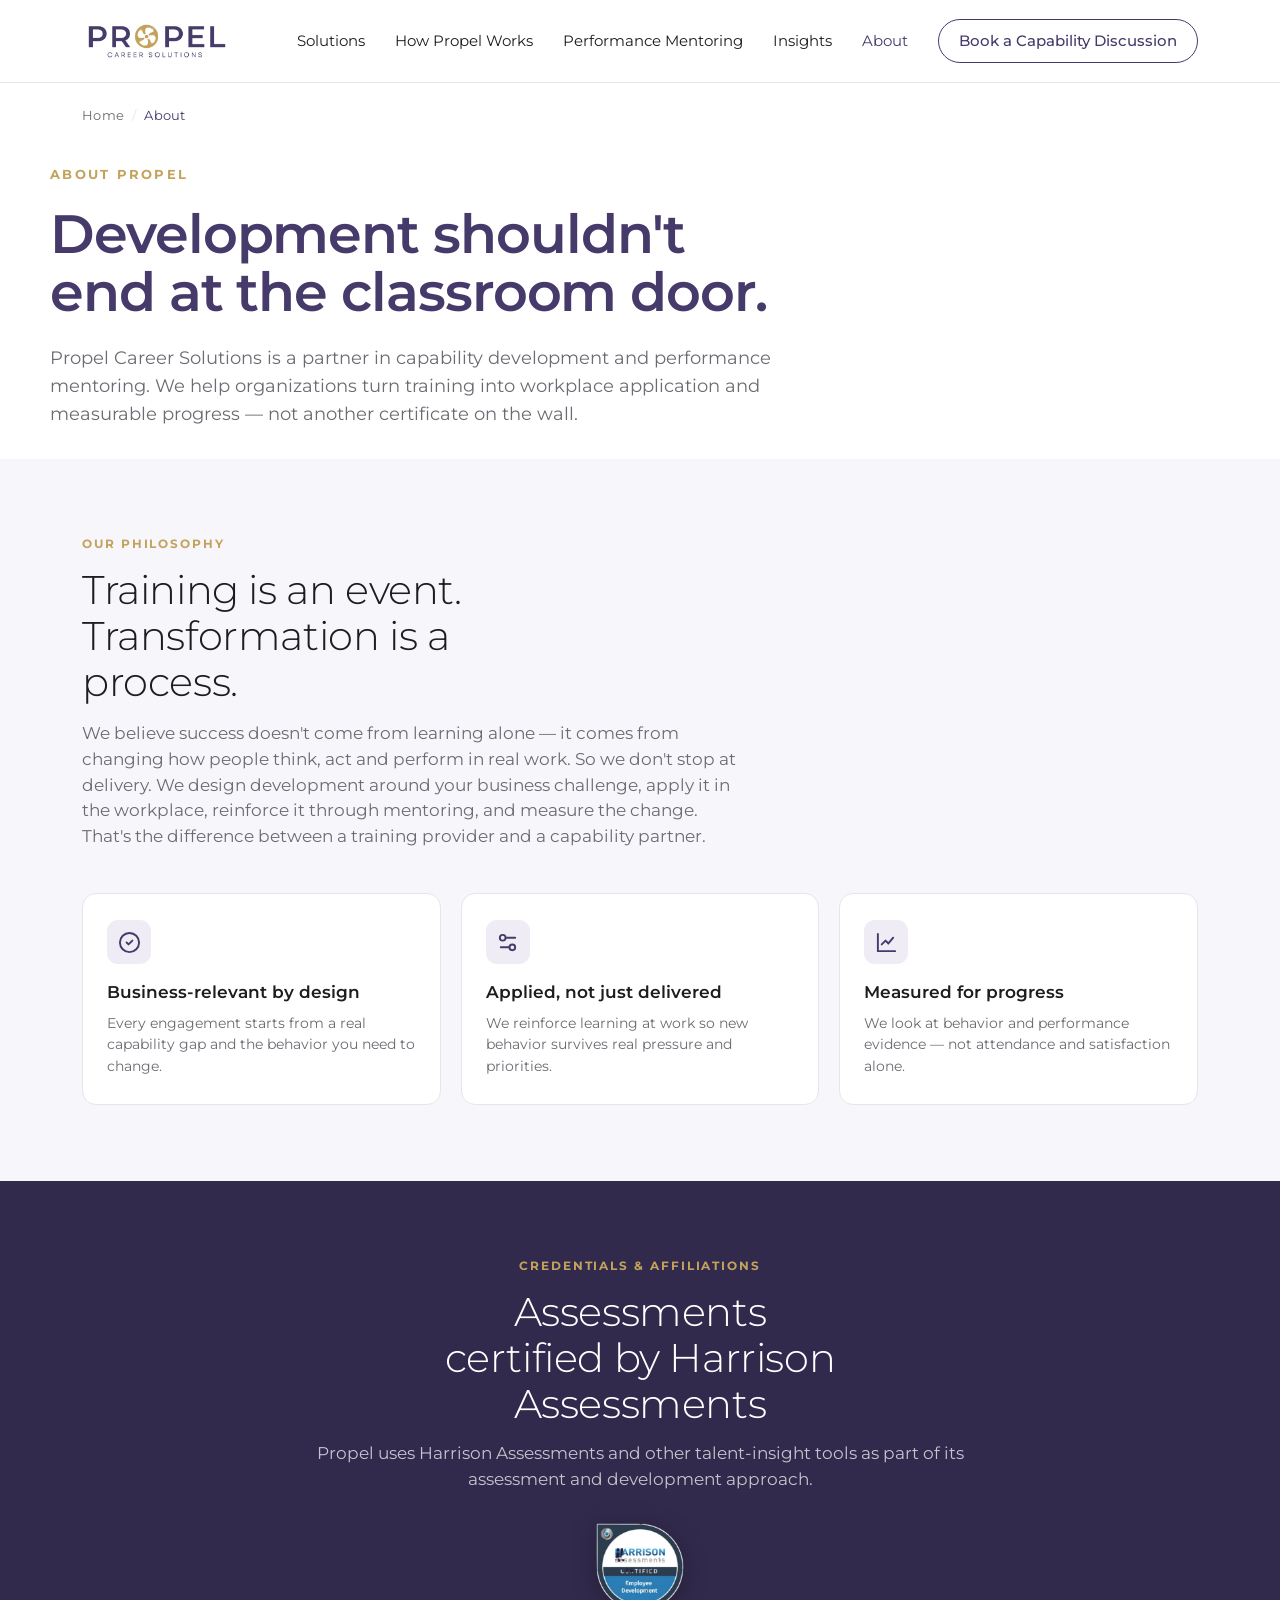
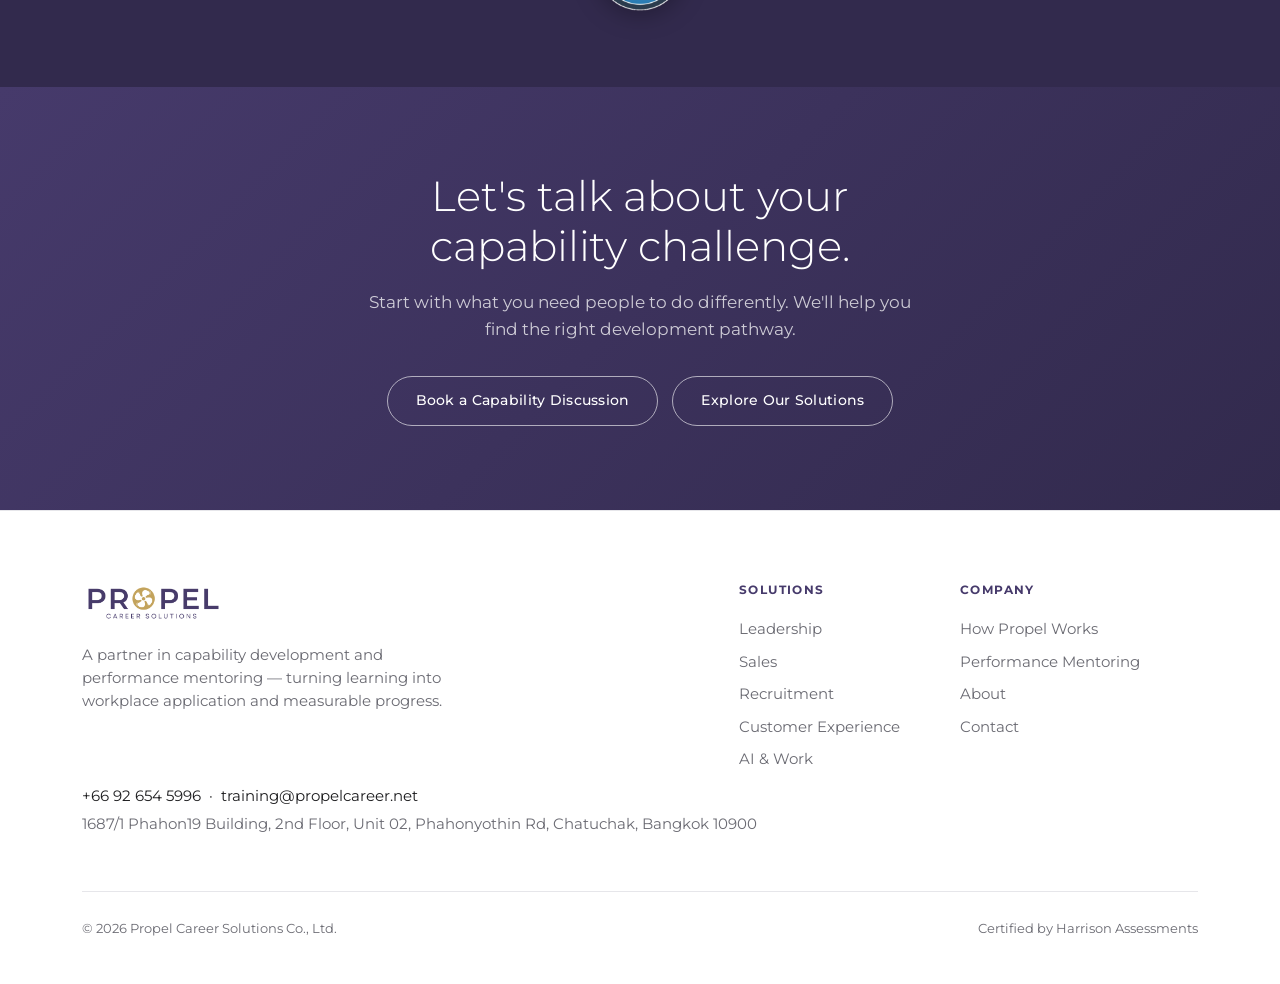
==== about.html @ 8bb2dc91 "Launch: full strategy-doc site — 6 solution pages, solutions hub, How Propel Works, Performance Ment" ====
<!DOCTYPE html>
<html lang="en">
<head>
<meta charset="UTF-8" />
<meta name="viewport" content="width=device-width, initial-scale=1.0" />
<title>About Propel Career Solutions | Capability Development Partner</title>
<meta name="description" content="Propel is a partner in capability development and performance mentoring, helping organizations turn learning into workplace application and measurable progress." />
<link rel="preconnect" href="https://fonts.googleapis.com" />
<link rel="preconnect" href="https://fonts.gstatic.com" crossorigin />
<link href="https://fonts.googleapis.com/css2?family=Montserrat:wght@200;300;400;500;600;700&family=Prompt:wght@200;300;400;500;600;700&display=swap" rel="stylesheet" />
<link rel="stylesheet" href="assets/solution.css" />
<!-- structured-data -->
<script type="application/ld+json">
{
 "@context": "https://schema.org",
 "@graph": [
  {
   "@type": "Organization",
   "@id": "https://propelcareer.net/#org",
   "name": "Propel Career Solutions",
   "url": "https://propelcareer.net/",
   "logo": "https://propelcareer.net/assets/propel-logo-official.png",
   "description": "A partner in capability development and performance mentoring in Thailand — turning training into workplace application and measurable progress.",
   "email": "training@propelcareer.net",
   "telephone": "+66926545996",
   "address": {
    "@type": "PostalAddress",
    "streetAddress": "1687/1 Phahon19 Building, 2nd Floor, Unit 02, Phahonyothin Rd",
    "addressLocality": "Chatuchak",
    "addressRegion": "Bangkok",
    "postalCode": "10900",
    "addressCountry": "TH"
   }
  },
  {
   "@type": "BreadcrumbList",
   "itemListElement": [
    {
     "@type": "ListItem",
     "position": 1,
     "name": "Home",
     "item": "https://propelcareer.net/"
    },
    {
     "@type": "ListItem",
     "position": 2,
     "name": "About",
     "item": "https://propelcareer.net/about.html"
    }
   ]
  }
 ]
}
</script>
</head>
<body>

<header class="nav">
  <div class="wrap nav-inner">
    <a class="logo" href="index.html"><img src="assets/propel-logo-official.png" alt="Propel Career Solutions" /></a>
    <nav class="links">
      <a href="solutions.html">Solutions</a>
      <a href="how-propel-works.html">How Propel Works</a>
      <a href="performance-mentoring.html">Performance Mentoring</a>
      <a href="insights.html">Insights</a>
      <a href="about.html" class="active">About</a>
      <a href="contact.html" class="cta">Book a Capability Discussion</a>
      <button class="hamburger" aria-label="Menu" onclick="toggleMenu()"><span></span><span></span><span></span></button>
    </nav>
  </div>
  <div class="mobile-menu" id="mmenu">
    <a href="solutions.html">Solutions</a>
    <a href="how-propel-works.html">How Propel Works</a>
    <a href="performance-mentoring.html">Performance Mentoring</a>
    <a href="insights.html">Insights</a>
    <a href="about.html">About</a>
    <a href="contact.html" class="book">Book a Capability Discussion</a>
  </div>
</header>

<section class="wrap">
  <div class="crumb">
    <a href="index.html">Home</a><span class="sep">/</span><span class="here">About</span>
  </div>
</section>

<section class="hero wrap" style="padding-bottom:30px">
  <div class="kicker">About Propel</div>
  <h1 style="max-width:20ch">Development shouldn't end at the classroom door.</h1>
  <p class="hero-sub" style="max-width:62ch">Propel Career Solutions is a partner in capability development and performance mentoring. We help organizations turn training into workplace application and measurable progress — not another certificate on the wall.</p>
</section>

<!-- PHILOSOPHY -->
<section class="sec sec-tint">
  <div class="wrap">
    <div class="eyebrow">Our philosophy</div>
    <h2>Training is an event. Transformation is a process.</h2>
    <p class="intro">We believe success doesn't come from learning alone — it comes from changing how people think, act and perform in real work. So we don't stop at delivery. We design development around your business challenge, apply it in the workplace, reinforce it through mentoring, and measure the change. That's the difference between a training provider and a capability partner.</p>
    <div class="feat">
      <div class="item">
        <div class="fic"><svg viewBox="0 0 24 24" fill="none" stroke="currentColor" stroke-width="2" stroke-linecap="round" stroke-linejoin="round"><circle cx="12" cy="12" r="10"/><path d="m9 12 2 2 4-4"/></svg></div>
        <h3>Business-relevant by design</h3>
        <p>Every engagement starts from a real capability gap and the behavior you need to change.</p>
      </div>
      <div class="item">
        <div class="fic"><svg viewBox="0 0 24 24" fill="none" stroke="currentColor" stroke-width="2" stroke-linecap="round" stroke-linejoin="round"><path d="M20 7h-9M14 17H5"/><circle cx="17" cy="17" r="3"/><circle cx="7" cy="7" r="3"/></svg></div>
        <h3>Applied, not just delivered</h3>
        <p>We reinforce learning at work so new behavior survives real pressure and priorities.</p>
      </div>
      <div class="item">
        <div class="fic"><svg viewBox="0 0 24 24" fill="none" stroke="currentColor" stroke-width="2" stroke-linecap="round" stroke-linejoin="round"><path d="M3 3v18h18"/><path d="M7 14l4-4 3 3 5-6"/></svg></div>
        <h3>Measured for progress</h3>
        <p>We look at behavior and performance evidence — not attendance and satisfaction alone.</p>
      </div>
    </div>
  </div>
</section>

<!-- LEADERSHIP — hidden until real bios are provided -->
<section class="sec" style="display:none">
  <div class="wrap">
    <div class="eyebrow">Our people</div>
    <h2>The team behind Propel</h2>
    <p class="intro">Experienced practitioners in learning design, assessment and performance development. Send me your approved bios and photos and these become real profiles.</p>
    <div class="bios">
      <div class="bio">
        <span class="draft">Draft · pending your bio</span>
        <div class="avatar">P</div>
        <h3>[ Founder name ]</h3>
        <div class="role">[ Role / title ]</div>
        <p>A concise bio — background, expertise and the value they bring to clients. Credentials and approved affiliations go here. (Not a company history.)</p>
      </div>
      <div class="bio">
        <span class="draft">Draft · pending your bio</span>
        <div class="avatar">P</div>
        <h3>[ Co-founder name ]</h3>
        <div class="role">[ Role / title ]</div>
        <p>A concise bio — background, expertise and the value they bring to clients. Credentials and approved affiliations go here. (Not a company history.)</p>
      </div>
    </div>
  </div>
</section>

<!-- CREDENTIALS -->
<section class="sec sec-dark">
  <div class="wrap" style="text-align:center">
    <div class="eyebrow" style="justify-content:center">Credentials &amp; affiliations</div>
    <h2 style="margin:0 auto 14px">Assessments certified by Harrison Assessments</h2>
    <p class="intro" style="margin:0 auto 30px;text-align:center">Propel uses Harrison Assessments and other talent-insight tools as part of its assessment and development approach.</p>
    <img src="assets/harrison-certified.png" alt="Harrison Assessments Certified — Employee Development" style="width:88px;height:auto;margin:0 auto;filter:drop-shadow(0 4px 12px rgba(0,0,0,.3))" />
  </div>
</section>

<section class="final">
  <div class="wrap">
    <h2>Let's talk about your capability challenge.</h2>
    <p>Start with what you need people to do differently. We'll help you find the right development pathway.</p>
    <div class="final-cta">
      <a href="contact.html" class="btn btn-light">Book a Capability Discussion</a>
      <a href="solutions.html" class="btn btn-light">Explore Our Solutions</a>
    </div>
  </div>
</section>

<footer class="foot">
  <div class="wrap">
    <div class="foot-top">
      <div class="foot-brand">
        <img src="assets/propel-logo-official.png" alt="Propel Career Solutions" />
        <p>A partner in capability development and performance mentoring — turning learning into workplace application and measurable progress.</p>
      </div>
      <div class="foot-links">
        <div class="foot-col">
          <h4>Solutions</h4>
          <a href="leadership-training-thailand.html">Leadership</a>
          <a href="sales-training-thailand.html">Sales</a>
          <a href="recruitment-training-thailand.html">Recruitment</a>
          <a href="customer-service-training-thailand.html">Customer Experience</a>
          <a href="ai-training-thailand.html">AI &amp; Work</a>
        </div>
        <div class="foot-col">
          <h4>Company</h4>
          <a href="how-propel-works.html">How Propel Works</a>
          <a href="performance-mentoring.html">Performance Mentoring</a>
          <a href="about.html">About</a>
          <a href="contact.html">Contact</a>
        </div>
      </div>
    </div>
    <div class="contact">
      <div>+66 92 654 5996 &nbsp;·&nbsp; training@propelcareer.net</div>
      <div class="muted">1687/1 Phahon19 Building, 2nd Floor, Unit 02, Phahonyothin Rd, Chatuchak, Bangkok 10900</div>
    </div>
    <div class="legal">
      <div>© 2026 Propel Career Solutions Co., Ltd.</div>
      <div>Certified by Harrison Assessments</div>
    </div>
  </div>
</footer>

<script>
function toggleMenu(){
  document.getElementById('mmenu').classList.toggle('open');
  document.querySelector('.hamburger').classList.toggle('open');
}
</script>
</body>
</html>
---- assets/solution.css ----
/* ==========================================================================
   Propel — Solution page shared styles
   Used by: solutions.html + all *-training-thailand.html solution pages
   Brand: purple #463A6B · gold #C3A35C · Montserrat / Prompt
   ========================================================================== */
:root{
  --purple:#463A6B;
  --purple-deep:#322A4D;
  --gold:#C3A35C;
  --ink:#1d1d1f;
  --ink-soft:#6b6b73;
  --line:#e6e6ea;
  --bg:#ffffff;
  --bg-gray:#f0f0f2;
  --bg-tint:#f7f6fa;
  --maxw:1180px;
}
*{box-sizing:border-box;margin:0;padding:0}
html{scroll-behavior:smooth}
body{
  font-family:'Montserrat','Prompt',-apple-system,sans-serif;
  color:var(--ink);background:var(--bg);
  -webkit-font-smoothing:antialiased;line-height:1.55;
}
.wrap{max-width:var(--maxw);margin:0 auto;padding:0 32px}
a{color:inherit;text-decoration:none}
img{max-width:100%;display:block}

/* ---------- buttons ---------- */
.btn{display:inline-block;border:1px solid var(--purple);color:var(--purple);
  border-radius:999px;padding:13px 28px;font-size:14px;font-weight:500;
  letter-spacing:.02em;transition:all .2s ease;cursor:pointer;background:none;font-family:inherit}
.btn:hover{background:var(--purple);color:#fff}
.btn-fill{background:var(--purple);color:#fff}
.btn-fill:hover{background:var(--purple-deep);border-color:var(--purple-deep)}
.btn-gold{border-color:var(--gold);color:var(--gold)}
.btn-gold:hover{background:var(--gold);color:#fff}
.btn-light{border-color:rgba(255,255,255,.6);color:#fff}
.btn-light:hover{background:#fff;color:var(--purple)}

/* ---------- nav ---------- */
header.nav{position:sticky;top:0;z-index:50;background:rgba(255,255,255,.92);
  backdrop-filter:blur(10px);border-bottom:1px solid var(--line)}
.nav-inner{display:flex;align-items:center;justify-content:space-between;height:82px}
.logo img{height:46px;width:auto;display:block}
nav.links{display:flex;align-items:center;gap:30px}
nav.links a{font-size:14.5px;color:var(--ink);font-weight:400;transition:color .15s;white-space:nowrap}
nav.links a:hover,nav.links a.active{color:var(--purple)}
nav.links .cta{border:1px solid var(--purple);color:var(--purple);border-radius:999px;padding:10px 20px;font-weight:500}
nav.links .cta:hover{background:var(--purple);color:#fff}
.hamburger{display:none;flex-direction:column;justify-content:center;gap:5px;
  background:none;border:none;cursor:pointer;padding:8px}
.hamburger span{width:24px;height:2px;background:var(--purple);border-radius:2px;transition:.25s}
.hamburger.open span:nth-child(1){transform:translateY(7px) rotate(45deg)}
.hamburger.open span:nth-child(2){opacity:0}
.hamburger.open span:nth-child(3){transform:translateY(-7px) rotate(-45deg)}
.mobile-menu{display:none;flex-direction:column;background:#fff;border-top:1px solid var(--line)}
.mobile-menu a{padding:15px 22px;font-size:16px;color:var(--ink);border-bottom:1px solid var(--line)}
.mobile-menu a.book{color:var(--purple);font-weight:600}
.mobile-menu.open{display:flex}

/* ---------- breadcrumb ---------- */
.crumb{padding:22px 0 0;font-size:13px;color:var(--ink-soft);letter-spacing:.02em}
.crumb a:hover{color:var(--purple)}
.crumb .sep{margin:0 8px;color:var(--line)}
.crumb .here{color:var(--purple)}

/* ---------- hero ---------- */
.hero{padding:40px 0 66px}
.hero-grid{display:grid;grid-template-columns:1.15fr .85fr;gap:56px;align-items:center}
.kicker{font-size:12.5px;letter-spacing:.18em;text-transform:uppercase;color:var(--gold);font-weight:700;margin-bottom:20px}
.hero h1{font-weight:600;font-size:clamp(32px,4.6vw,54px);line-height:1.08;letter-spacing:-.02em;color:var(--purple)}
.hero h1 .gold{color:var(--gold)}
.hero-sub{color:var(--ink-soft);font-size:18px;line-height:1.55;margin-top:24px;max-width:520px}
.hero-cta{display:flex;gap:14px;margin-top:34px;flex-wrap:wrap}
.hero-img{height:clamp(300px,38vw,430px);border-radius:8px;
  background:#463a6b center/cover no-repeat;
  box-shadow:0 24px 60px -24px rgba(70,58,107,.5)}
/* branded abstract hero panel (placeholder until a real photo is added) */
.hero-img.abstract{background:linear-gradient(135deg,#544180,var(--purple-deep));
  display:flex;align-items:center;justify-content:center;position:relative;overflow:hidden}
.hero-img.abstract::after{content:"";position:absolute;inset:0;
  background:radial-gradient(120% 90% at 80% 10%,rgba(195,163,92,.22),transparent 55%)}
.hero-img.abstract svg{width:38%;height:38%;color:rgba(255,255,255,.22);position:relative;z-index:1}

/* ---------- section frame ---------- */
.sec{padding:76px 0}
.sec-tint{background:var(--bg-tint)}
.sec-dark{background:var(--purple-deep);color:#fff}
.eyebrow{font-size:12px;letter-spacing:.16em;text-transform:uppercase;color:var(--gold);font-weight:700;margin-bottom:14px}
.sec h2{font-weight:300;font-size:clamp(28px,3.4vw,40px);letter-spacing:-.01em;line-height:1.15;color:var(--ink);max-width:16ch}
.sec-dark h2{color:#fff}
.sec .intro{color:var(--ink-soft);font-size:16.5px;margin-top:16px;max-width:60ch}
.sec-dark .intro{color:rgba(255,255,255,.72)}

/* curiosity line */
.curio{margin-top:28px;padding:20px 26px;background:#fff;border:1px solid var(--line);border-left:3px solid var(--gold);border-radius:10px;
  font-size:18px;font-weight:500;color:var(--purple);max-width:60ch;box-shadow:0 8px 30px rgba(70,58,107,.06)}

/* problem symptoms */
.symptoms{display:grid;grid-template-columns:repeat(3,1fr);gap:22px;margin-top:44px}
.symptom{background:#fff;border:1px solid var(--line);border-radius:14px;padding:26px 24px}
.symptom .sx-ic{width:44px;height:44px;border-radius:11px;background:#efecf6;display:flex;align-items:center;justify-content:center;margin-bottom:16px}
.symptom .sx-ic svg{width:24px;height:24px;color:var(--purple)}
.symptom p{font-size:15px;color:var(--ink-soft);line-height:1.55}
.symptom b{color:var(--ink);font-weight:600;display:block;margin-bottom:5px;font-size:15.5px}

/* shift: from -> to */
.shift{display:grid;grid-template-columns:1fr auto 1fr;gap:24px;margin-top:40px;align-items:stretch}
.shift-col{border-radius:14px;padding:26px 26px 28px}
.shift-from{background:var(--bg-gray)}
.shift-to{background:var(--purple);color:#fff}
.shift-col .lab{font-size:11.5px;letter-spacing:.14em;text-transform:uppercase;font-weight:700;margin-bottom:16px}
.shift-from .lab{color:var(--ink-soft)}
.shift-to .lab{color:var(--gold)}
.shift-col ul{list-style:none;display:flex;flex-direction:column;gap:12px}
.shift-col li{font-size:15px;line-height:1.5;padding-left:22px;position:relative}
.shift-from li{color:var(--ink-soft)}
.shift-from li::before{content:"–";position:absolute;left:4px;color:var(--ink-soft)}
.shift-to li::before{content:"→";position:absolute;left:0;color:var(--gold);font-weight:700}
.shift-mid{display:flex;align-items:center;justify-content:center;color:var(--gold);font-size:26px;font-weight:700}

/* capability areas */
.caps{display:grid;grid-template-columns:repeat(3,1fr);gap:18px;margin-top:44px}
.cap{background:#fff;border:1px solid var(--line);border-radius:12px;padding:24px 22px;transition:transform .18s,box-shadow .18s}
.cap:hover{transform:translateY(-3px);box-shadow:0 16px 40px -18px rgba(70,58,107,.35)}
.cap .num{font-size:12px;font-weight:700;color:var(--gold);letter-spacing:.05em}
.cap h3{font-size:17px;font-weight:600;color:var(--purple);margin:8px 0 7px}
.cap p{font-size:14px;color:var(--ink-soft);line-height:1.5}

/* method strip */
.method{display:grid;grid-template-columns:repeat(5,1fr);gap:0;margin-top:44px;border:1px solid rgba(255,255,255,.16);border-radius:16px;overflow:hidden}
.mstep{padding:28px 20px;text-align:center;border-right:1px solid rgba(255,255,255,.14);position:relative}
.mstep:last-child{border-right:none}
.mnum{width:38px;height:38px;border-radius:50%;background:var(--gold);color:var(--purple-deep);font-weight:700;font-size:15px;
  display:flex;align-items:center;justify-content:center;margin:0 auto 16px}
.mstep h3{font-size:15px;font-weight:700;letter-spacing:.06em;text-transform:uppercase;color:#fff;margin-bottom:8px}
.mstep p{font-size:13px;color:rgba(255,255,255,.66);line-height:1.5}
.method-foot{text-align:center;color:rgba(255,255,255,.6);font-size:14px;margin-top:24px}
.method-foot a{color:#fff;border-bottom:1px solid var(--gold);padding-bottom:1px}

/* engagement choices */
.engage{display:grid;grid-template-columns:repeat(3,1fr);gap:20px;margin-top:44px}
.eng{border:1px solid var(--line);border-radius:14px;padding:28px 26px;background:#fff;display:flex;flex-direction:column}
.eng .etag{font-size:11.5px;letter-spacing:.12em;text-transform:uppercase;color:var(--gold);font-weight:700;margin-bottom:12px}
.eng h3{font-size:19px;font-weight:600;color:var(--ink);margin-bottom:10px}
.eng p{font-size:14.5px;color:var(--ink-soft);line-height:1.55;flex:1}

/* proof teaser */
.proof{display:grid;grid-template-columns:1fr 1fr;gap:44px;align-items:center;margin-top:8px}
.proof-card{background:var(--purple-deep);color:#fff;border-radius:16px;padding:38px 40px;position:relative}
.proof-card .draft{position:absolute;top:16px;right:18px;font-size:10px;letter-spacing:.12em;text-transform:uppercase;
  color:var(--gold);border:1px solid var(--gold);border-radius:999px;padding:3px 10px;font-weight:700}
.proof-card .ql{font-size:12px;letter-spacing:.14em;text-transform:uppercase;color:var(--gold);font-weight:700;margin-bottom:14px}
.proof-card h3{font-size:22px;font-weight:500;line-height:1.35;margin-bottom:18px}
.proof-card p{font-size:15px;color:rgba(255,255,255,.76);line-height:1.6}
.proof-text .eyebrow{color:var(--gold)}
.proof-text h2{font-weight:300;font-size:clamp(26px,3vw,36px);color:var(--ink);line-height:1.2;margin-bottom:16px}
.proof-text p{color:var(--ink-soft);font-size:16px;max-width:46ch}
.proof-text .btn{margin-top:24px}

/* final CTA */
.final{background:linear-gradient(135deg,var(--purple),var(--purple-deep));color:#fff;text-align:center;padding:84px 0}
.final h2{font-weight:300;font-size:clamp(28px,3.6vw,42px);line-height:1.2;max-width:20ch;margin:0 auto;color:#fff}
.final p{color:rgba(255,255,255,.75);font-size:17px;margin:18px auto 0;max-width:52ch}
.final .final-cta{display:flex;gap:14px;justify-content:center;margin-top:34px;flex-wrap:wrap}

/* ---------- solutions overview (solutions.html) ---------- */
.ov-hero{padding:52px 0 20px;text-align:center}
.ov-hero .kicker{margin-bottom:16px}
.ov-hero h1{font-weight:600;font-size:clamp(32px,4.6vw,52px);line-height:1.08;letter-spacing:-.02em;color:var(--purple);max-width:16ch;margin:0 auto}
.ov-hero p{color:var(--ink-soft);font-size:18px;margin:22px auto 0;max-width:58ch}
.sol-grid{display:grid;grid-template-columns:repeat(3,1fr);gap:22px;padding:44px 0 10px}
.sol{display:flex;flex-direction:column;background:#fff;border:1px solid var(--line);border-radius:16px;padding:30px 28px;transition:transform .18s,box-shadow .18s}
.sol:hover{transform:translateY(-4px);box-shadow:0 22px 50px -22px rgba(70,58,107,.4)}
.sol .sic{width:52px;height:52px;border-radius:13px;background:#efecf6;display:flex;align-items:center;justify-content:center;margin-bottom:20px}
.sol .sic svg{width:27px;height:27px;color:var(--purple)}
.sol h3{font-size:20px;font-weight:600;color:var(--ink);margin-bottom:10px}
.sol p{font-size:14.5px;color:var(--ink-soft);line-height:1.55;flex:1;margin-bottom:20px}
.sol .go{font-size:13.5px;font-weight:600;color:var(--purple);letter-spacing:.02em}
.sol .go::after{content:" →";color:var(--gold)}

/* ---------- contact page ---------- */
.contact-grid{display:grid;grid-template-columns:1.5fr .9fr;gap:48px;align-items:start;padding:8px 0 0}
.form-card{background:#fff;border:1px solid var(--line);border-radius:16px;padding:34px 34px 36px;box-shadow:0 16px 44px -26px rgba(70,58,107,.4)}
.form-note{background:#fff7e6;border:1px solid #ecd9a8;color:#7a5f1e;border-radius:10px;padding:12px 16px;font-size:13px;margin-bottom:24px}
.form-note b{font-weight:700}
.fgroup{display:flex;flex-direction:column;gap:7px;margin-bottom:18px}
.frow{display:grid;grid-template-columns:1fr 1fr;gap:18px}
.fgroup label{font-size:13px;font-weight:600;color:var(--ink);letter-spacing:.01em}
.fgroup label .req{color:var(--gold)}
.fgroup input,.fgroup select,.fgroup textarea{
  width:100%;border:1px solid var(--line);border-radius:9px;padding:12px 14px;font-size:14.5px;
  font-family:inherit;color:var(--ink);background:#fff;outline:none;transition:border-color .15s,box-shadow .15s}
.fgroup textarea{resize:vertical;min-height:104px;line-height:1.5}
.fgroup input:focus,.fgroup select:focus,.fgroup textarea:focus{border-color:var(--purple);box-shadow:0 0 0 3px rgba(70,58,107,.12)}
.fgroup select{appearance:none;background-image:url("data:image/svg+xml,%3Csvg xmlns='http://www.w3.org/2000/svg' width='12' height='8' viewBox='0 0 12 8'%3E%3Cpath d='M1 1l5 5 5-5' stroke='%236b6b73' stroke-width='1.5' fill='none' stroke-linecap='round'/%3E%3C/svg%3E");background-repeat:no-repeat;background-position:right 14px center;padding-right:38px}
.consent{display:flex;gap:10px;align-items:flex-start;margin:6px 0 22px;font-size:13px;color:var(--ink-soft);line-height:1.5}
.consent input{margin-top:3px;flex:none;width:16px;height:16px;accent-color:var(--purple)}
.consent a{color:var(--purple);border-bottom:1px solid var(--gold)}
.form-card .btn-fill{width:100%;text-align:center;padding:15px;font-size:15px}
.hp{position:absolute;left:-9999px;width:1px;height:1px;overflow:hidden}
.side-card{background:var(--purple-deep);color:#fff;border-radius:16px;padding:30px 30px 34px}
.side-card h3{font-size:13px;letter-spacing:.14em;text-transform:uppercase;color:var(--gold);font-weight:700;margin-bottom:18px}
.side-card .row{display:flex;gap:13px;align-items:flex-start;margin-bottom:20px;font-size:14.5px;line-height:1.55;color:rgba(255,255,255,.86)}
.side-card .row svg{width:19px;height:19px;color:var(--gold);flex:none;margin-top:2px}
.side-card .row a{color:#fff}
.side-card .row a:hover{color:var(--gold)}
.side-note{border-top:1px solid rgba(255,255,255,.16);margin-top:8px;padding-top:20px;font-size:13px;color:rgba(255,255,255,.62);line-height:1.6}
.side-note b{color:#fff;font-weight:600;display:block;margin-bottom:6px}

/* ---------- how-it-works timeline ---------- */
.steps{margin-top:44px;display:flex;flex-direction:column;gap:0}
.step-row{display:grid;grid-template-columns:auto 1fr;gap:26px;padding:0 0 34px;position:relative}
.step-row:last-child{padding-bottom:0}
.step-mark{display:flex;flex-direction:column;align-items:center}
.step-mark .dot{width:48px;height:48px;border-radius:50%;background:var(--purple);color:#fff;font-weight:700;font-size:18px;
  display:flex;align-items:center;justify-content:center;flex:none;z-index:1}
.step-mark .line{width:2px;flex:1;background:var(--line);margin-top:6px}
.step-row:last-child .line{display:none}
.step-body{padding-top:8px}
.step-body h3{font-size:19px;font-weight:600;color:var(--ink);margin-bottom:6px}
.step-body h3 span{color:var(--gold);font-weight:700;text-transform:uppercase;font-size:12px;letter-spacing:.1em;display:block;margin-bottom:4px}
.step-body p{font-size:15px;color:var(--ink-soft);line-height:1.6;max-width:60ch}

/* expectations / generic feature grid */
.feat{display:grid;grid-template-columns:repeat(3,1fr);gap:20px;margin-top:44px}
.feat .item{background:#fff;border:1px solid var(--line);border-radius:14px;padding:26px 24px}
.feat .item .fic{width:44px;height:44px;border-radius:11px;background:#efecf6;display:flex;align-items:center;justify-content:center;margin-bottom:16px}
.feat .item .fic svg{width:23px;height:23px;color:var(--purple)}
.feat .item h3{font-size:16.5px;font-weight:600;color:var(--ink);margin-bottom:7px}
.feat .item p{font-size:14px;color:var(--ink-soft);line-height:1.55}

/* about: leader bios */
.bios{display:grid;grid-template-columns:repeat(2,1fr);gap:24px;margin-top:44px}
.bio{background:#fff;border:1px solid var(--line);border-radius:16px;padding:28px 28px 30px;position:relative}
.bio .draft{position:absolute;top:16px;right:18px;font-size:10px;letter-spacing:.12em;text-transform:uppercase;color:var(--gold);border:1px solid var(--gold);border-radius:999px;padding:3px 10px;font-weight:700}
.bio .avatar{width:64px;height:64px;border-radius:50%;background:linear-gradient(135deg,#544180,var(--purple-deep));display:flex;align-items:center;justify-content:center;color:#fff;font-weight:600;font-size:22px;margin-bottom:18px}
.bio h3{font-size:19px;font-weight:600;color:var(--ink)}
.bio .role{font-size:13.5px;color:var(--gold);font-weight:600;margin:3px 0 12px}
.bio p{font-size:14.5px;color:var(--ink-soft);line-height:1.6}

@media(max-width:900px){
  .contact-grid{grid-template-columns:1fr;gap:28px}
  .feat{grid-template-columns:1fr 1fr}
  .bios{grid-template-columns:1fr}
}
@media(max-width:600px){
  .frow{grid-template-columns:1fr}
  .feat{grid-template-columns:1fr}
}

/* ---------- insights hub ---------- */
.topic-list{list-style:none;display:flex;flex-direction:column;gap:9px;margin-top:4px}
.topic-list li{position:relative;padding-left:20px;font-size:13.5px;color:var(--ink-soft);line-height:1.45}
.topic-list li::before{content:"";position:absolute;left:2px;top:8px;width:6px;height:6px;border-radius:50%;background:var(--gold)}
.soon{display:inline-block;margin-top:16px;font-size:10.5px;letter-spacing:.12em;text-transform:uppercase;font-weight:700;
  color:var(--gold);border:1px solid var(--gold);border-radius:999px;padding:3px 11px}
.sol .topic-list{flex:1}

/* ---------- footer ---------- */
.foot{padding:70px 0 46px;background:#fff;border-top:1px solid var(--line)}
.foot-top{display:grid;grid-template-columns:1.3fr 1fr;gap:60px}
.foot-brand img{height:44px;margin-bottom:18px}
.foot-brand p{color:var(--ink-soft);font-size:15px;max-width:40ch}
.foot-links{display:flex;gap:60px;flex-wrap:wrap}
.foot-col h4{font-size:12px;letter-spacing:.12em;text-transform:uppercase;color:var(--purple);font-weight:700;margin-bottom:14px}
.foot-col a{display:block;color:var(--ink-soft);font-size:14.5px;padding:5px 0;transition:color .15s}
.foot-col a:hover{color:var(--purple)}
.contact{font-size:15px;color:var(--ink);line-height:1.9;margin-top:6px}
.contact .muted{color:var(--ink-soft)}
.legal{border-top:1px solid var(--line);margin-top:52px;padding-top:26px;
  display:flex;justify-content:space-between;flex-wrap:wrap;gap:16px;font-size:13px;color:var(--ink-soft)}

/* ---------- responsive ---------- */
@media(max-width:1040px){
  nav.links a:not(.cta){display:none}
  .hamburger{display:flex}
  nav.links .cta{padding:10px 18px}
}
@media(max-width:900px){
  .hero-grid,.proof{grid-template-columns:1fr;gap:34px}
  .symptoms,.caps,.engage,.sol-grid{grid-template-columns:1fr 1fr}
  .method{grid-template-columns:1fr 1fr}
  .mstep{border-right:none;border-bottom:1px solid rgba(255,255,255,.14)}
}
@media(max-width:760px){
  .wrap{padding:0 22px}
  .shift{grid-template-columns:1fr}
  .shift-mid{transform:rotate(90deg);padding:6px 0}
  .foot-top{grid-template-columns:1fr;gap:36px}
}
@media(max-width:520px){
  .symptoms,.caps,.engage,.method,.sol-grid{grid-template-columns:1fr}
  nav.links .cta{padding:9px 15px;font-size:13px}
}
@media(prefers-reduced-motion:reduce){*{transition:none!important;scroll-behavior:auto!important}}
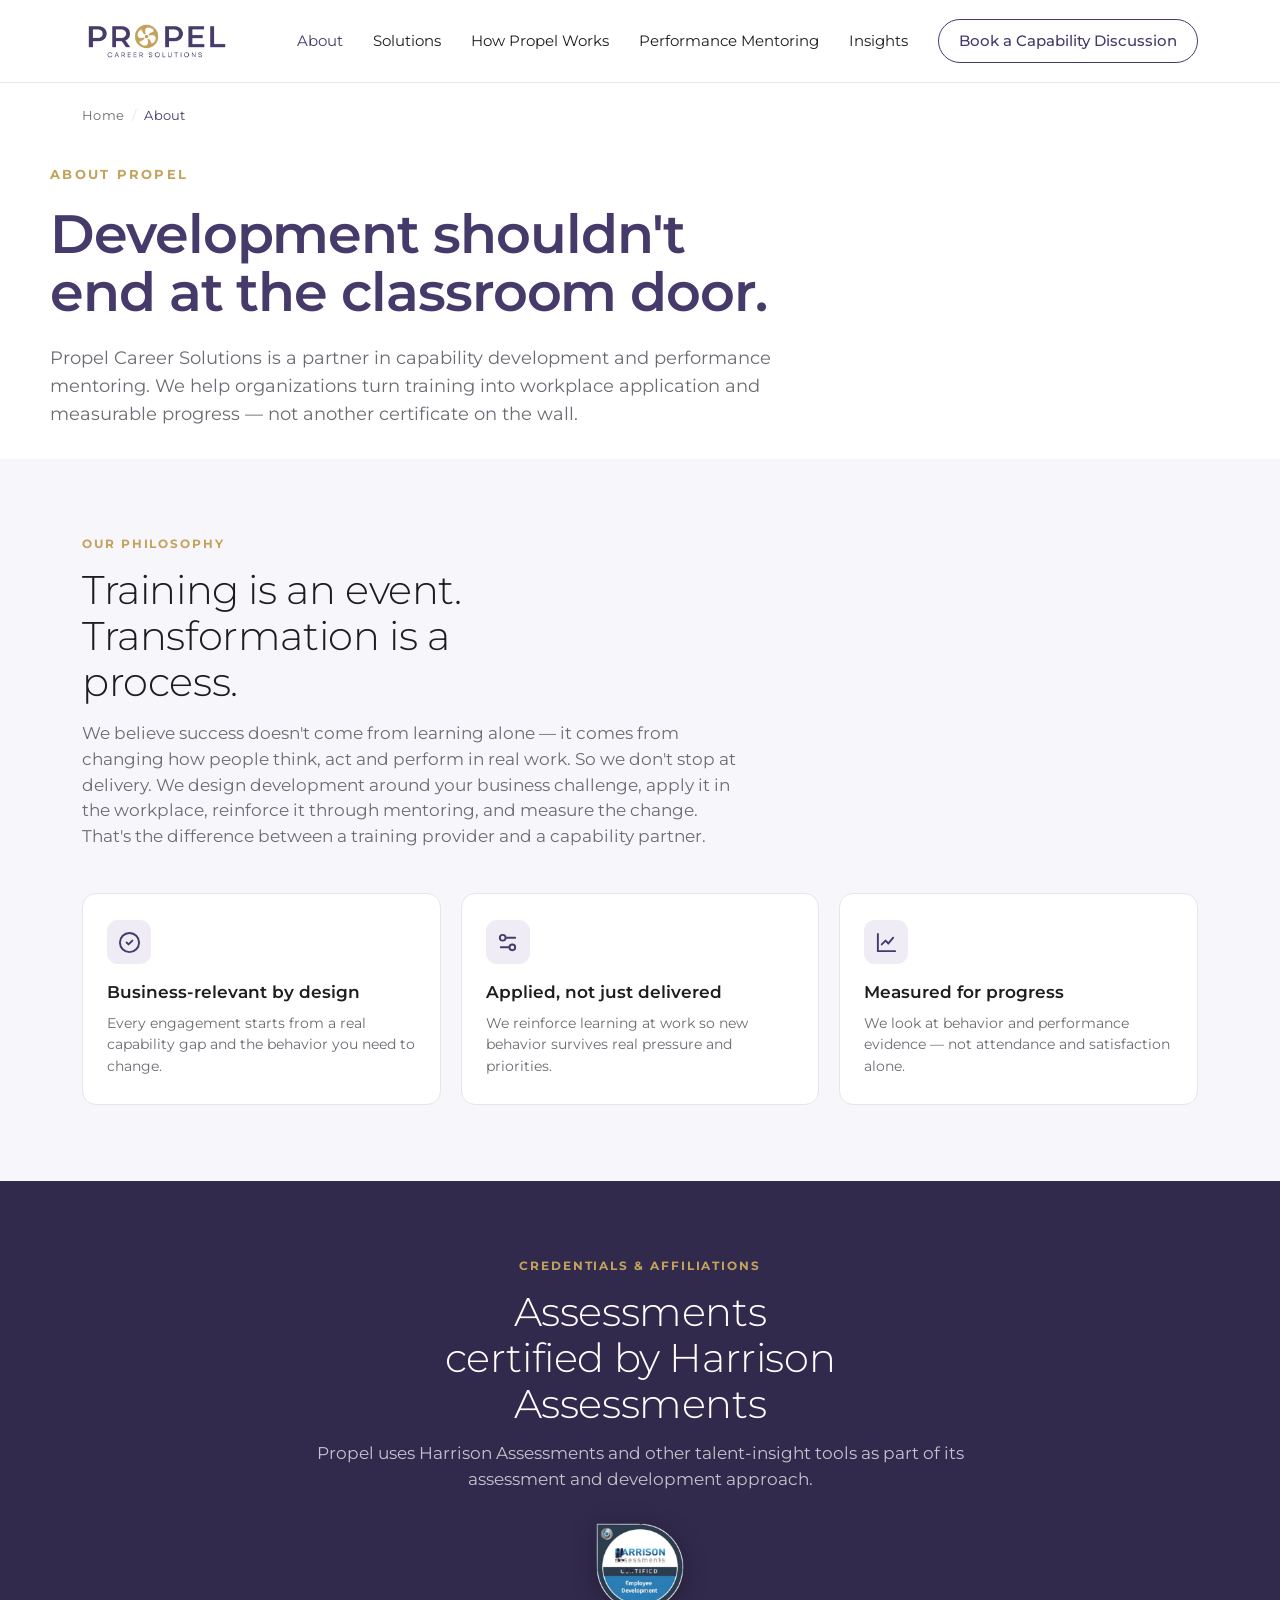
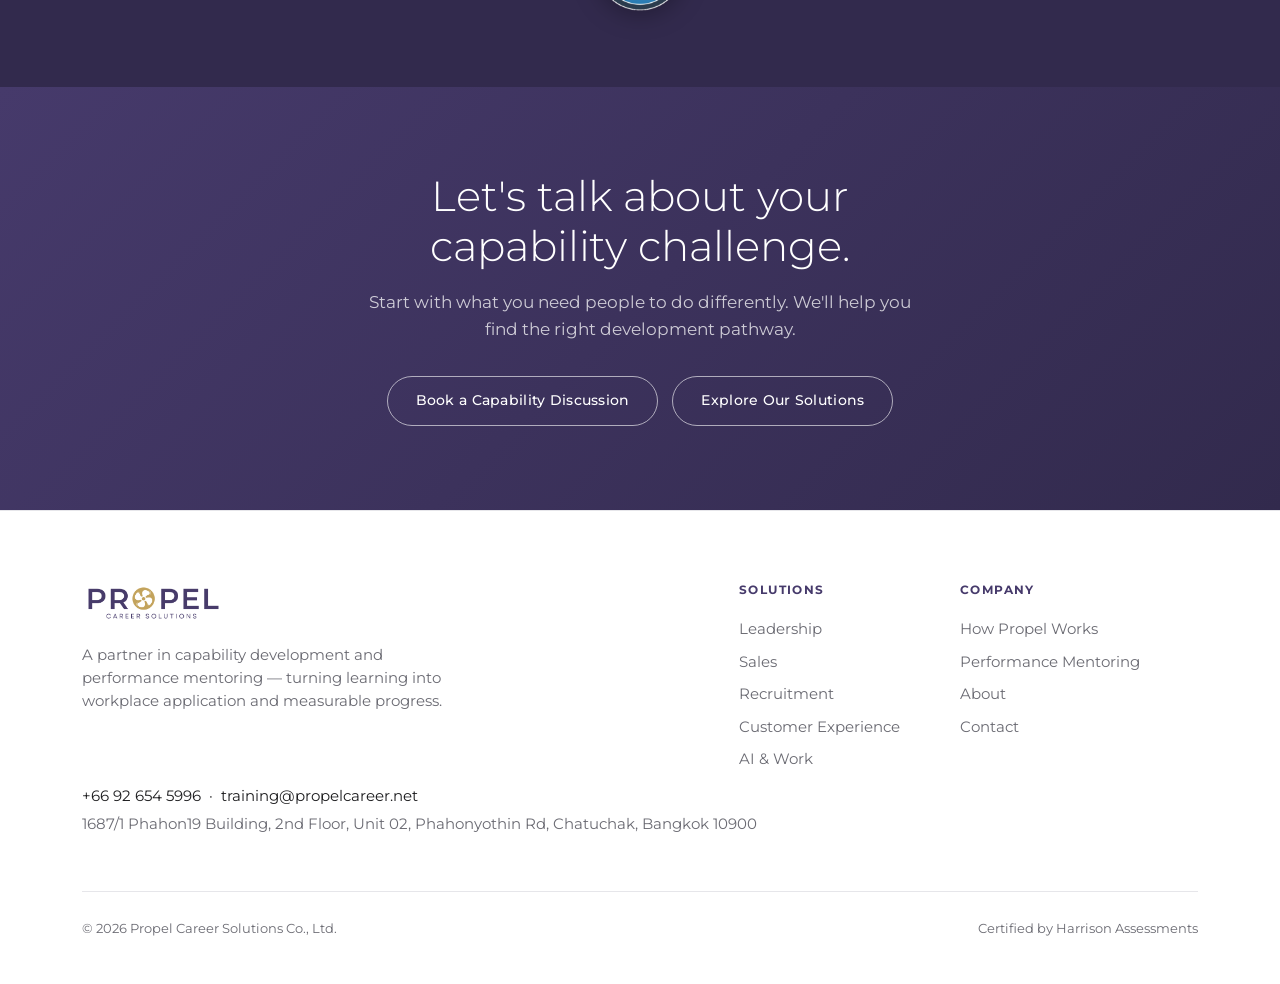
==== commit 6b5cbc9e: "Nav: move About to first menu item across all pages Co-Authored-By: Claude Opus 4.8 <noreply@anthrop" ====
--- a/about.html
+++ b/about.html
@@ -59,21 +59,21 @@
   <div class="wrap nav-inner">
     <a class="logo" href="index.html"><img src="assets/propel-logo-official.png" alt="Propel Career Solutions" /></a>
     <nav class="links">
+      <a href="about.html" class="active">About</a>
       <a href="solutions.html">Solutions</a>
       <a href="how-propel-works.html">How Propel Works</a>
       <a href="performance-mentoring.html">Performance Mentoring</a>
       <a href="insights.html">Insights</a>
-      <a href="about.html" class="active">About</a>
       <a href="contact.html" class="cta">Book a Capability Discussion</a>
       <button class="hamburger" aria-label="Menu" onclick="toggleMenu()"><span></span><span></span><span></span></button>
     </nav>
   </div>
   <div class="mobile-menu" id="mmenu">
+    <a href="about.html">About</a>
     <a href="solutions.html">Solutions</a>
     <a href="how-propel-works.html">How Propel Works</a>
     <a href="performance-mentoring.html">Performance Mentoring</a>
     <a href="insights.html">Insights</a>
-    <a href="about.html">About</a>
     <a href="contact.html" class="book">Book a Capability Discussion</a>
   </div>
 </header>
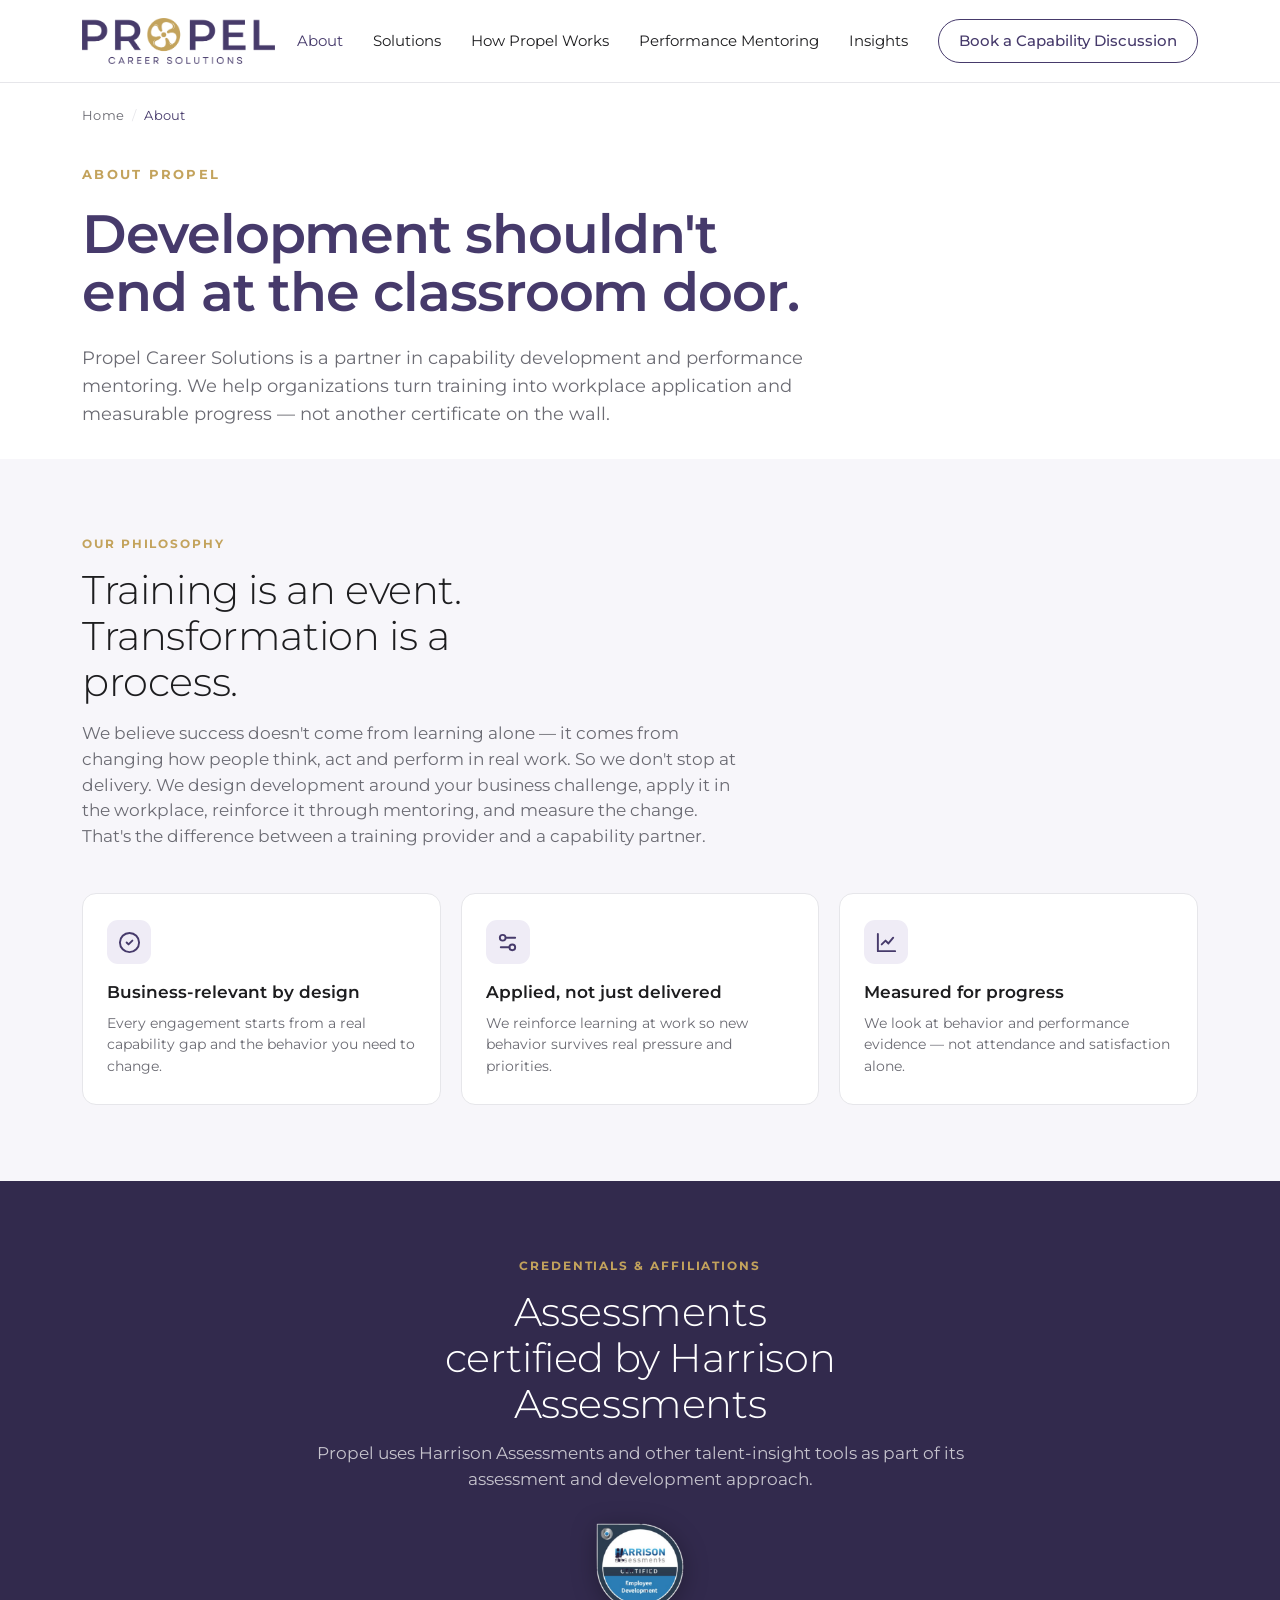
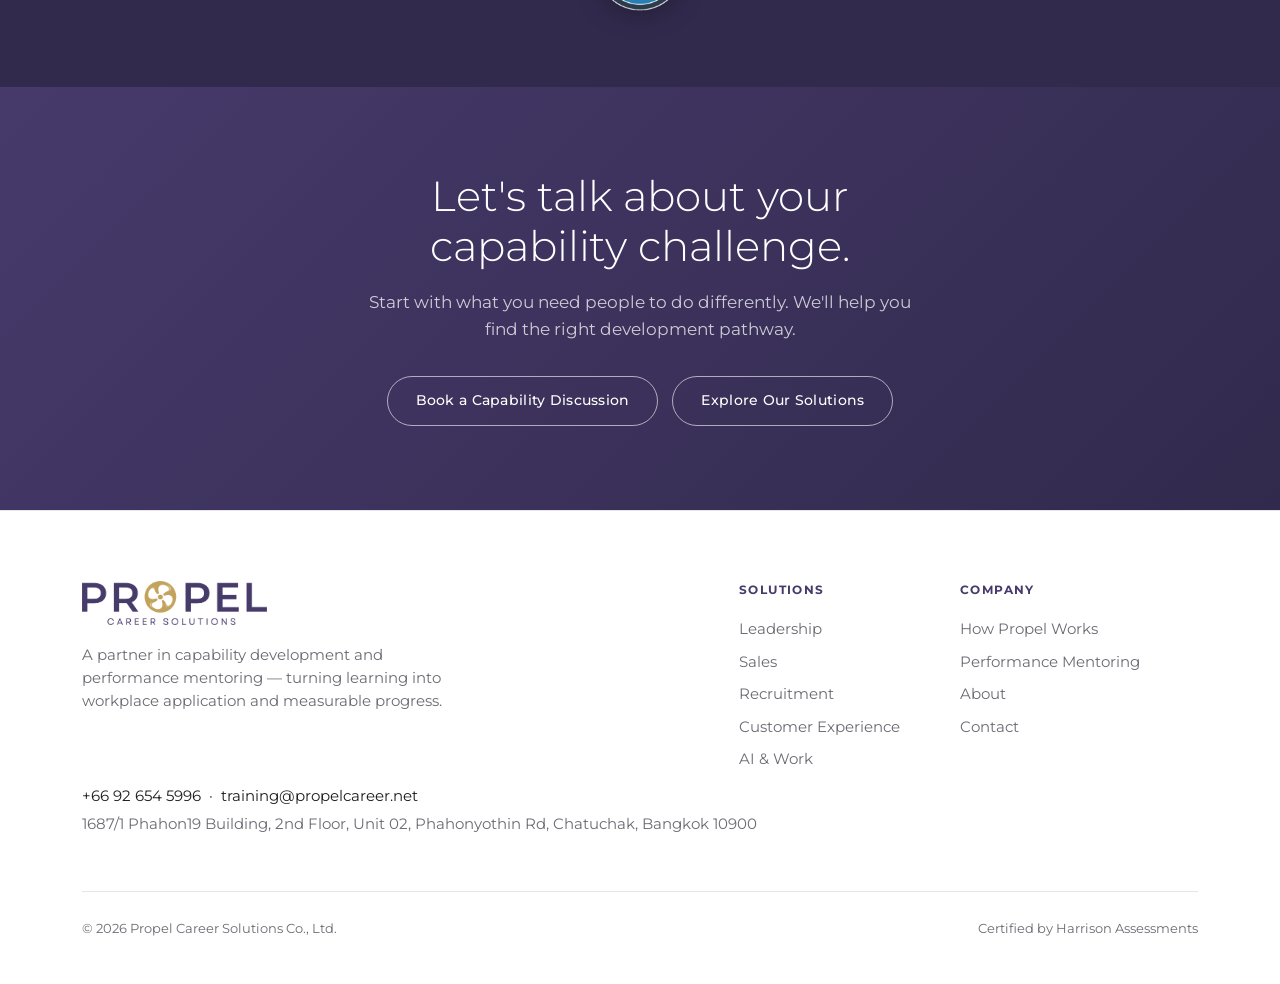
==== commit fe3b0b3a: "Cache-bust solution.css (?v=2) so the hero-alignment fix reaches all visitors Co-Authored-By: Claude" ====
--- a/about.html
+++ b/about.html
@@ -8,7 +8,7 @@
 <link rel="preconnect" href="https://fonts.googleapis.com" />
 <link rel="preconnect" href="https://fonts.gstatic.com" crossorigin />
 <link href="https://fonts.googleapis.com/css2?family=Montserrat:wght@200;300;400;500;600;700&family=Prompt:wght@200;300;400;500;600;700&display=swap" rel="stylesheet" />
-<link rel="stylesheet" href="assets/solution.css" />
+<link rel="stylesheet" href="assets/solution.css?v=2" />
 <!-- structured-data -->
 <script type="application/ld+json">
 {
--- a/assets/solution.css
+++ b/assets/solution.css
@@ -66,7 +66,7 @@
 .crumb .here{color:var(--purple)}
 
 /* ---------- hero ---------- */
-.hero{padding:40px 0 66px}
+.hero{padding-top:40px;padding-bottom:66px}
 .hero-grid{display:grid;grid-template-columns:1.15fr .85fr;gap:56px;align-items:center}
 .kicker{font-size:12.5px;letter-spacing:.18em;text-transform:uppercase;color:var(--gold);font-weight:700;margin-bottom:20px}
 .hero h1{font-weight:600;font-size:clamp(32px,4.6vw,54px);line-height:1.08;letter-spacing:-.02em;color:var(--purple)}
@@ -166,10 +166,10 @@
 .final .final-cta{display:flex;gap:14px;justify-content:center;margin-top:34px;flex-wrap:wrap}
 
 /* ---------- solutions overview (solutions.html) ---------- */
-.ov-hero{padding:52px 0 20px;text-align:center}
-.ov-hero .kicker{margin-bottom:16px}
-.ov-hero h1{font-weight:600;font-size:clamp(32px,4.6vw,52px);line-height:1.08;letter-spacing:-.02em;color:var(--purple);max-width:16ch;margin:0 auto}
-.ov-hero p{color:var(--ink-soft);font-size:18px;margin:22px auto 0;max-width:58ch}
+.ov-hero{padding-top:40px;padding-bottom:20px}
+.ov-hero .kicker{margin-bottom:14px}
+.ov-hero h1{font-weight:600;font-size:clamp(32px,4.6vw,52px);line-height:1.08;letter-spacing:-.02em;color:var(--purple);max-width:20ch}
+.ov-hero p{color:var(--ink-soft);font-size:18px;margin:22px 0 0;max-width:60ch}
 .sol-grid{display:grid;grid-template-columns:repeat(3,1fr);gap:22px;padding:44px 0 10px}
 .sol{display:flex;flex-direction:column;background:#fff;border:1px solid var(--line);border-radius:16px;padding:30px 28px;transition:transform .18s,box-shadow .18s}
 .sol:hover{transform:translateY(-4px);box-shadow:0 22px 50px -22px rgba(70,58,107,.4)}
